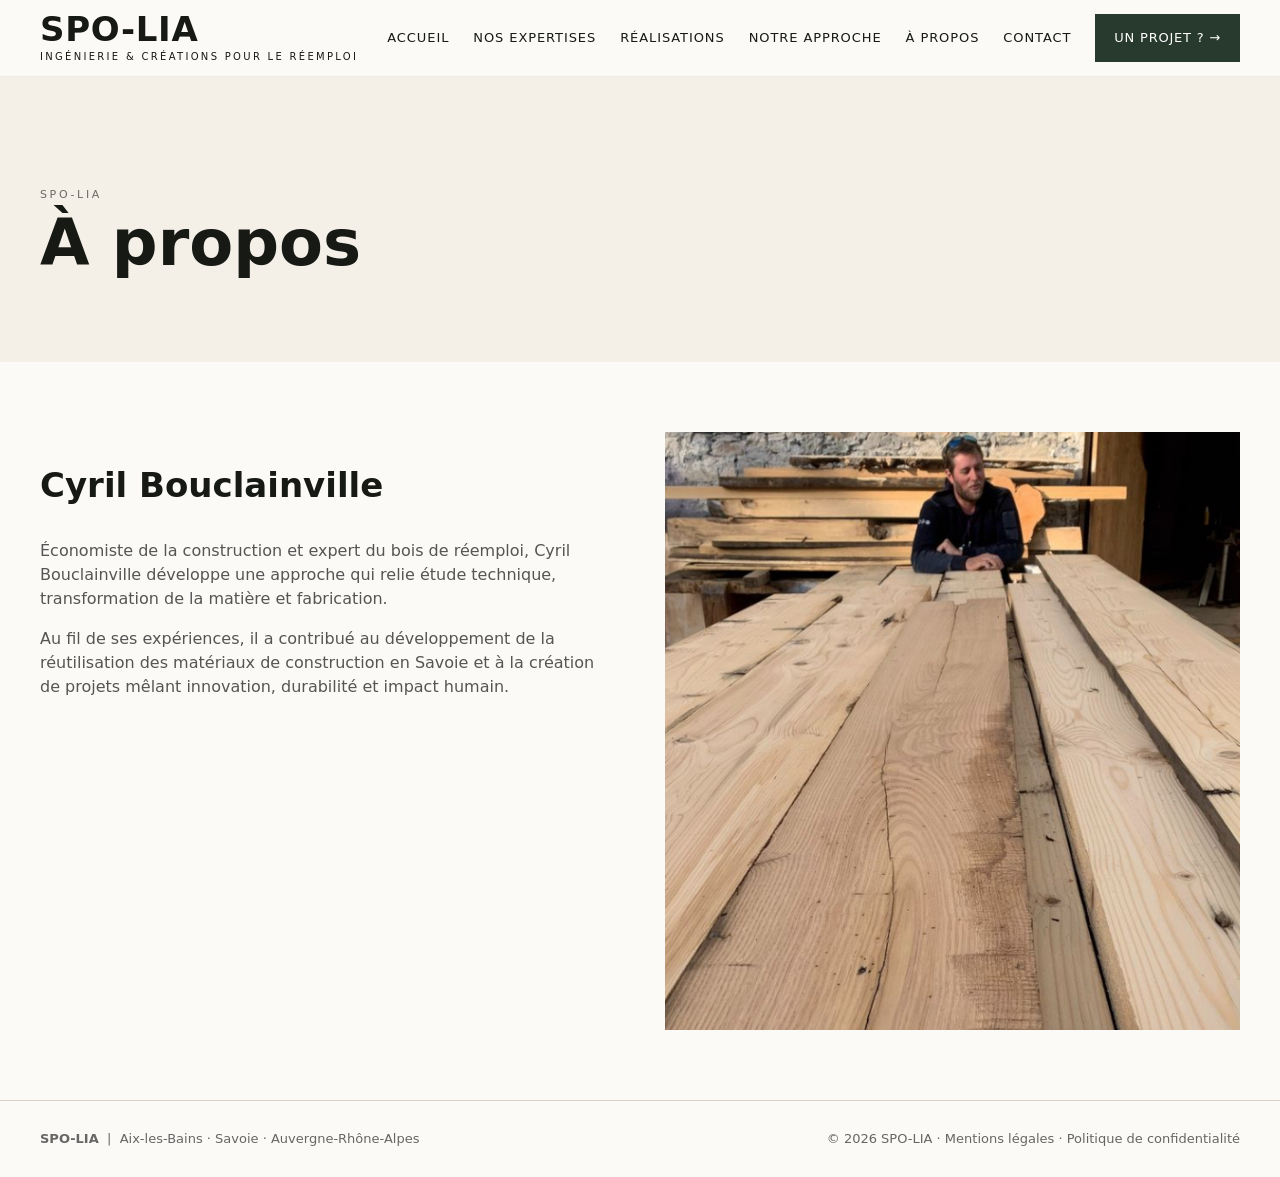
==== a-propos.html @ f4e73f8f "Add files via upload" ====
<!doctype html><html lang="fr"><head><meta charset="utf-8"><meta name="viewport" content="width=device-width,initial-scale=1"><title>À propos — SPO-LIA</title><link rel="stylesheet" href="style.css"></head><body><header class="header"><div class="container nav"><a class="brand" href="index.html"><strong>SPO-LIA</strong><span>INGÉNIERIE & CRÉATIONS POUR LE RÉEMPLOI</span></a><nav class="navlinks"><a href="index.html">Accueil</a><a href="expertises.html">Nos expertises</a><a href="realisations.html">Réalisations</a><a href="approche.html">Notre approche</a><a href="a-propos.html">À propos</a><a href="contact.html">Contact</a><a class="btn dark" href="contact.html">Un projet ? →</a></nav></div></header><section class="page-hero"><div class="container"><div class="eyebrow">SPO-LIA</div><h1>À propos</h1></div></section><section class="content"><div class="container"><div class="content-grid"><div><h2>Cyril Bouclainville</h2><p>Économiste de la construction et expert du bois de réemploi, Cyril Bouclainville développe une approche qui relie étude technique, transformation de la matière et fabrication.</p><p>Au fil de ses expériences, il a contribué au développement de la réutilisation des matériaux de construction en Savoie et à la création de projets mêlant innovation, durabilité et impact humain.</p></div><div><img src="assets/cyril-bois-reemploi.jpg" alt="Cyril Bouclainville dans un atelier bois"></div></div></div></section><footer class="footer"><div class="container footer-row"><div><strong>SPO-LIA</strong> &nbsp;|&nbsp; Aix-les-Bains · Savoie · Auvergne-Rhône-Alpes</div><div>© 2026 SPO-LIA · Mentions légales · Politique de confidentialité</div></div></footer></body></html>
---- style.css ----
:root{--bg:#f4f0e7;--paper:#fbfaf6;--ink:#171915;--green:#283a2e;--sand:#b38b58;--line:#d9d1c3;--muted:#686a63;--max:1200px}*{box-sizing:border-box}html{scroll-behavior:smooth}body{margin:0;font-family:Inter,ui-sans-serif,system-ui,-apple-system,BlinkMacSystemFont,"Segoe UI",sans-serif;background:var(--paper);color:var(--ink);line-height:1.5}a{color:inherit;text-decoration:none}img{max-width:100%;display:block}.container{width:min(var(--max),calc(100% - 40px));margin:auto}.header{position:sticky;top:0;z-index:20;background:rgba(251,250,246,.94);backdrop-filter:blur(12px);border-bottom:1px solid rgba(0,0,0,.06)}.nav{display:flex;align-items:center;justify-content:space-between;gap:24px;padding:14px 0}.brand{display:flex;flex-direction:column;line-height:.92}.brand strong{font-size:34px;letter-spacing:.02em}.brand span{font-size:10px;letter-spacing:.23em;margin-top:7px}.navlinks{display:flex;gap:24px;font-size:13px;text-transform:uppercase;letter-spacing:.07em;align-items:center}.btn{display:inline-flex;align-items:center;gap:9px;padding:13px 18px;border:1px solid var(--ink);font-size:13px;text-transform:uppercase;letter-spacing:.06em}.btn.primary{background:var(--sand);border-color:var(--sand);color:white}.btn.dark{background:var(--green);border-color:var(--green);color:white}.hero{background:linear-gradient(90deg,rgba(15,20,15,.92) 0%,rgba(15,20,15,.68) 44%,rgba(15,20,15,.18) 100%),url('https://images.unsplash.com/photo-1782829243963-3a2dee566511?auto=format&fit=crop&fm=jpg&ixid=M3wxMjA3fDB8MHxwaG90by1wYWdlfHx8fGVufDB8fHx8fA%3D%3D&ixlib=rb-4.1.0&q=60&w=3000') center/cover no-repeat;min-height:610px;color:white;display:flex;align-items:center}.hero-inner{padding:82px 0;width:min(720px,100%)}.kicker{font-size:12px;letter-spacing:.26em;text-transform:uppercase;margin-bottom:18px}.hero h1{font-size:clamp(46px,6vw,84px);line-height:.92;margin:0 0 20px;letter-spacing:-.035em}.hero h1 .accent{color:#c9a475}.hero p.lead{font-size:21px;max-width:700px;margin:0 0 12px}.hero .servicesline{font-size:15px;opacity:.9}.cta-row{display:flex;gap:12px;flex-wrap:wrap;margin-top:28px}.process{padding:54px 0;background:var(--bg);border-top:1px solid var(--line);border-bottom:1px solid var(--line)}.section-head{text-align:center;margin-bottom:28px}.section-head .eyebrow,.eyebrow{font-size:11px;text-transform:uppercase;letter-spacing:.24em;color:var(--muted)}.section-head h2,.section-title{font-size:40px;line-height:1.04;margin:8px 0 0}.steps{display:grid;grid-template-columns:repeat(6,1fr);gap:18px}.step{text-align:center;padding:10px}.step .icon{width:46px;height:46px;border:1.5px solid var(--ink);border-radius:50%;display:grid;place-items:center;margin:0 auto 11px;font-size:21px}.step strong{display:block;text-transform:uppercase;font-size:13px}.step span{font-size:13px;color:var(--muted)}.split{display:grid;grid-template-columns:1fr 1fr;min-height:540px}.split .image{background:url('assets/cyril-bois-reemploi.jpg') center/cover no-repeat}.split .copy{padding:70px clamp(32px,6vw,85px);display:flex;flex-direction:column;justify-content:center;background:#f7f4ed}.copy h2{font-size:52px;line-height:.98;margin:8px 0 24px}.copy h2 .accent{color:var(--sand)}.copy p{font-size:17px;color:#4d504a;max-width:630px}.quote{margin-top:24px;font-family:Georgia,serif;font-style:italic;font-size:22px;color:var(--green)}.expertise{padding:74px 0}.expertise-grid{display:grid;grid-template-columns:repeat(4,1fr);gap:14px;margin-top:28px}.card{min-height:245px;color:white;padding:24px;display:flex;flex-direction:column;justify-content:flex-end}.card:nth-child(1){background:linear-gradient(135deg,#3e4940,#1f2d25)}.card:nth-child(2){background:linear-gradient(135deg,#6f765f,#314537)}.card:nth-child(3){background:linear-gradient(135deg,#7d725e,#314033)}.card:nth-child(4){background:linear-gradient(135deg,#8d7a5d,#3d3329)}.card:nth-child(5){background:linear-gradient(135deg,#6f5e45,#352f27)}.card:nth-child(6){background:linear-gradient(135deg,#9a815f,#4b3c2b)}.card:nth-child(7){background:linear-gradient(135deg,#536358,#22352b)}.card .num{font-size:12px;opacity:.75;margin-bottom:auto}.card h3{font-size:21px;line-height:1.05;margin:0 0 9px}.card p{font-size:13px;margin:0;opacity:.87}.values{background:var(--green);color:white;padding:76px 0}.values-grid{display:grid;grid-template-columns:1.1fr .9fr;gap:70px;align-items:center}.values h2{font-size:48px;line-height:1;margin:8px 0 20px}.value-list{display:grid;grid-template-columns:repeat(3,1fr);gap:18px;margin-top:30px}.value{border-top:1px solid rgba(255,255,255,.35);padding-top:14px}.value strong{display:block;font-size:14px;text-transform:uppercase;margin-bottom:6px}.value span{font-size:13px;opacity:.8}.regions{padding:72px 0;background:linear-gradient(180deg,#eaf0eb,#dce7df)}.regions-grid{display:grid;grid-template-columns:1fr 1fr;gap:36px;align-items:center}.mountain{height:340px;background:linear-gradient(180deg,rgba(255,255,255,.06),rgba(24,48,37,.38)),linear-gradient(135deg,#8cb1bc,#487067 55%,#213f35);position:relative;overflow:hidden}.mountain:before{content:"";position:absolute;left:-4%;right:-4%;bottom:-22%;height:72%;background:#d4ded8;clip-path:polygon(0 70%,10% 55%,20% 67%,31% 35%,40% 58%,54% 22%,64% 51%,76% 32%,88% 61%,100% 38%,100% 100%,0 100%)}.mountain:after{content:"SAVOIE • HAUTE-SAVOIE • AUVERGNE-RHÔNE-ALPES";position:absolute;right:24px;top:24px;color:white;font-size:11px;letter-spacing:.13em;text-align:right}.footer{padding:28px 0;border-top:1px solid var(--line);font-size:13px;color:#666}.footer-row{display:flex;justify-content:space-between;gap:20px;flex-wrap:wrap}.page-hero{padding:110px 0 70px;background:var(--bg)}.page-hero h1{font-size:64px;line-height:.95;margin:10px 0 18px}.content{padding:70px 0}.content-grid{display:grid;grid-template-columns:1fr 1fr;gap:50px}.content h2{font-size:34px}.content p{color:#555}.contact-box{background:var(--green);color:white;padding:34px;margin-top:30px}.contact-box a{text-decoration:underline}@media(max-width:950px){.navlinks{display:none}.hero{min-height:560px}.steps{grid-template-columns:repeat(3,1fr)}.split,.values-grid,.regions-grid,.content-grid{grid-template-columns:1fr}.split .image{min-height:420px}.expertise-grid{grid-template-columns:repeat(2,1fr)}}@media(max-width:620px){.container{width:min(100% - 24px,var(--max))}.hero h1{font-size:48px}.steps{grid-template-columns:repeat(2,1fr)}.expertise-grid{grid-template-columns:1fr}.copy h2{font-size:40px}.page-hero h1{font-size:48px}}

.card:nth-child(1){background-image:linear-gradient(180deg,rgba(0,0,0,.12),rgba(0,0,0,.72)),url("https://images.pexels.com/photos/15612541/pexels-photo-15612541/free-photo-of-wood-in-a-carpentry.jpeg?auto=compress&dpr=1&h=750&w=1260");background-size:cover;background-position:center}
.card:nth-child(2){background-image:linear-gradient(180deg,rgba(0,0,0,.12),rgba(0,0,0,.72)),url("https://images.unsplash.com/photo-1782829243963-3a2dee566511?auto=format&fit=crop&fm=jpg&ixid=M3wxMjA3fDB8MHxwaG90by1wYWdlfHx8fGVufDB8fHx8fA%3D%3D&ixlib=rb-4.1.0&q=60&w=3000");background-size:cover;background-position:center}
.card:nth-child(3){background-image:linear-gradient(180deg,rgba(0,0,0,.16),rgba(0,0,0,.72)),url('assets/la-cagette-scenographie.jpg');background-size:cover;background-position:center}
.card:nth-child(4){background-image:linear-gradient(180deg,rgba(0,0,0,.15),rgba(0,0,0,.72)),url("https://images.pexels.com/photos/8447804/pexels-photo-8447804.jpeg?auto=compress&dpr=1&h=750&w=1260");background-size:cover;background-position:center}
.card:nth-child(5){background-image:linear-gradient(180deg,rgba(0,0,0,.12),rgba(0,0,0,.72)),url("https://images.pexels.com/photos/8447804/pexels-photo-8447804.jpeg?auto=compress&dpr=1&h=750&w=1260");background-size:cover;background-position:center}
.card:nth-child(6){background-image:linear-gradient(180deg,rgba(0,0,0,.12),rgba(0,0,0,.72)),url("https://images.unsplash.com/photo-1782829243963-3a2dee566511?auto=format&fit=crop&fm=jpg&ixid=M3wxMjA3fDB8MHxwaG90by1wYWdlfHx8fGVufDB8fHx8fA%3D%3D&ixlib=rb-4.1.0&q=60&w=3000");background-size:cover;background-position:center 60%}
.card:nth-child(7){background-image:linear-gradient(180deg,rgba(0,0,0,.12),rgba(0,0,0,.72)),url('assets/la-cagette-scenographie.jpg');background-size:cover;background-position:center}
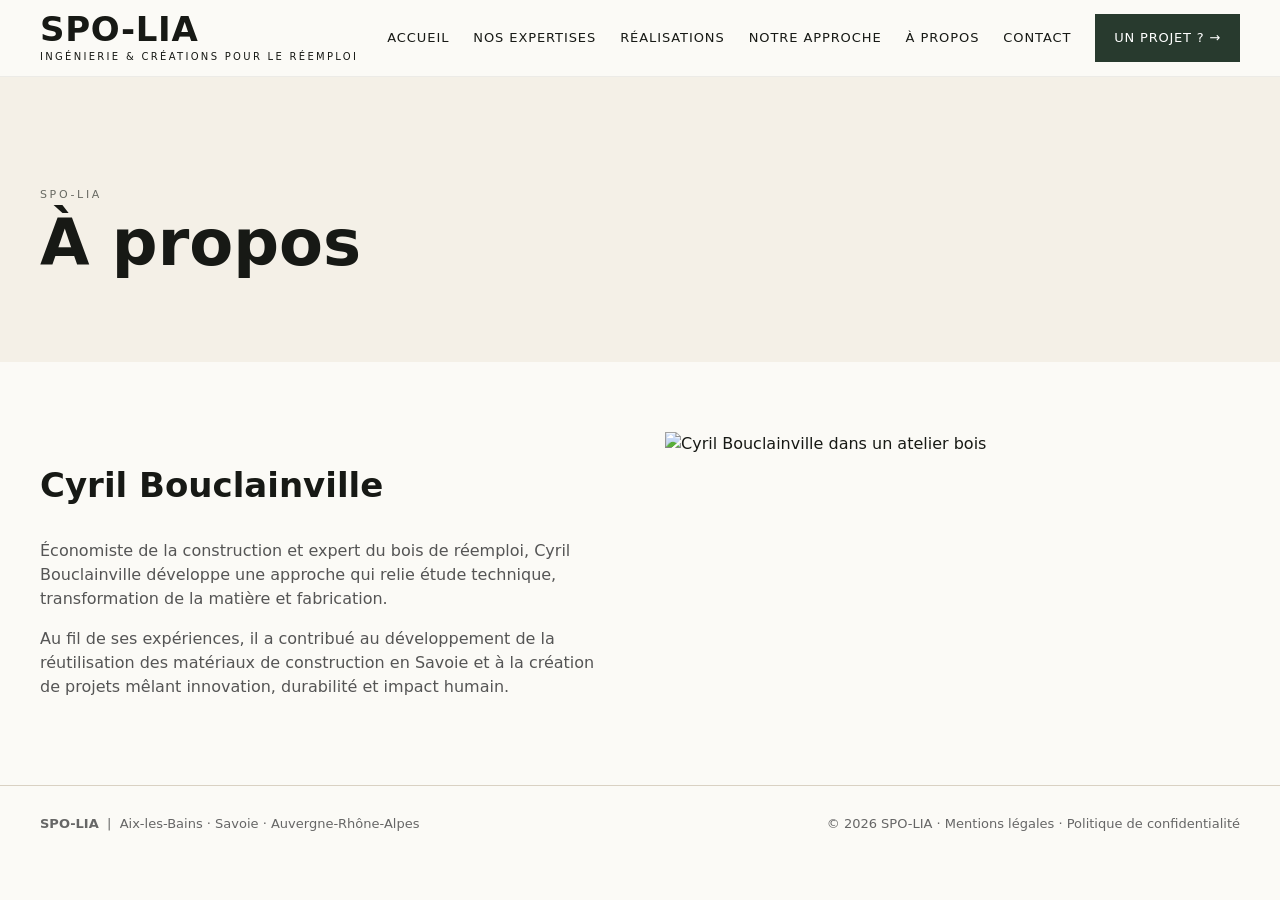
==== commit ed8b4147: "Create a-propos.html" ====
--- a/a-propos.html
+++ b/a-propos.html
@@ -1 +1,81 @@
-<!doctype html><html lang="fr"><head><meta charset="utf-8"><meta name="viewport" content="width=device-width,initial-scale=1"><title>À propos — SPO-LIA</title><link rel="stylesheet" href="style.css"></head><body><header class="header"><div class="container nav"><a class="brand" href="index.html"><strong>SPO-LIA</strong><span>INGÉNIERIE & CRÉATIONS POUR LE RÉEMPLOI</span></a><nav class="navlinks"><a href="index.html">Accueil</a><a href="expertises.html">Nos expertises</a><a href="realisations.html">Réalisations</a><a href="approche.html">Notre approche</a><a href="a-propos.html">À propos</a><a href="contact.html">Contact</a><a class="btn dark" href="contact.html">Un projet ? →</a></nav></div></header><section class="page-hero"><div class="container"><div class="eyebrow">SPO-LIA</div><h1>À propos</h1></div></section><section class="content"><div class="container"><div class="content-grid"><div><h2>Cyril Bouclainville</h2><p>Économiste de la construction et expert du bois de réemploi, Cyril Bouclainville développe une approche qui relie étude technique, transformation de la matière et fabrication.</p><p>Au fil de ses expériences, il a contribué au développement de la réutilisation des matériaux de construction en Savoie et à la création de projets mêlant innovation, durabilité et impact humain.</p></div><div><img src="assets/cyril-bois-reemploi.jpg" alt="Cyril Bouclainville dans un atelier bois"></div></div></div></section><footer class="footer"><div class="container footer-row"><div><strong>SPO-LIA</strong> &nbsp;|&nbsp; Aix-les-Bains · Savoie · Auvergne-Rhône-Alpes</div><div>© 2026 SPO-LIA · Mentions légales · Politique de confidentialité</div></div></footer></body></html>+<!doctype html>
+<html lang="fr">
+<head>
+<meta charset="utf-8">
+<meta name="viewport" content="width=device-width,initial-scale=1">
+<title>À propos — SPO-LIA</title>
+<link rel="stylesheet" href="style.css">
+</head>
+
+<body>
+
+<header class="header">
+<div class="container nav">
+<a class="brand" href="index.html">
+<strong>SPO-LIA</strong>
+<span>INGÉNIERIE & CRÉATIONS POUR LE RÉEMPLOI</span>
+</a>
+
+<nav class="navlinks">
+<a href="index.html">Accueil</a>
+<a href="expertises.html">Nos expertises</a>
+<a href="realisations.html">Réalisations</a>
+<a href="approche.html">Notre approche</a>
+<a href="a-propos.html">À propos</a>
+<a href="contact.html">Contact</a>
+<a class="btn dark" href="contact.html">Un projet ? →</a>
+</nav>
+</div>
+</header>
+
+<section class="page-hero">
+<div class="container">
+<div class="eyebrow">SPO-LIA</div>
+<h1>À propos</h1>
+</div>
+</section>
+
+<section class="content">
+<div class="container">
+<div class="content-grid">
+
+<div>
+<h2>Cyril Bouclainville</h2>
+
+<p>
+Économiste de la construction et expert du bois de réemploi,
+Cyril Bouclainville développe une approche qui relie étude technique,
+transformation de la matière et fabrication.
+</p>
+
+<p>
+Au fil de ses expériences, il a contribué au développement de la
+réutilisation des matériaux de construction en Savoie et à la création
+de projets mêlant innovation, durabilité et impact humain.
+</p>
+</div>
+
+<div>
+<img src="assets/cyril-bois-reemploi.jpg"
+alt="Cyril Bouclainville dans un atelier bois">
+</div>
+
+</div>
+</div>
+</section>
+
+<footer class="footer">
+<div class="container footer-row">
+<div>
+<strong>SPO-LIA</strong> &nbsp;|&nbsp;
+Aix-les-Bains · Savoie · Auvergne-Rhône-Alpes
+</div>
+
+<div>
+© 2026 SPO-LIA · Mentions légales · Politique de confidentialité
+</div>
+</div>
+</footer>
+
+</body>
+</html>
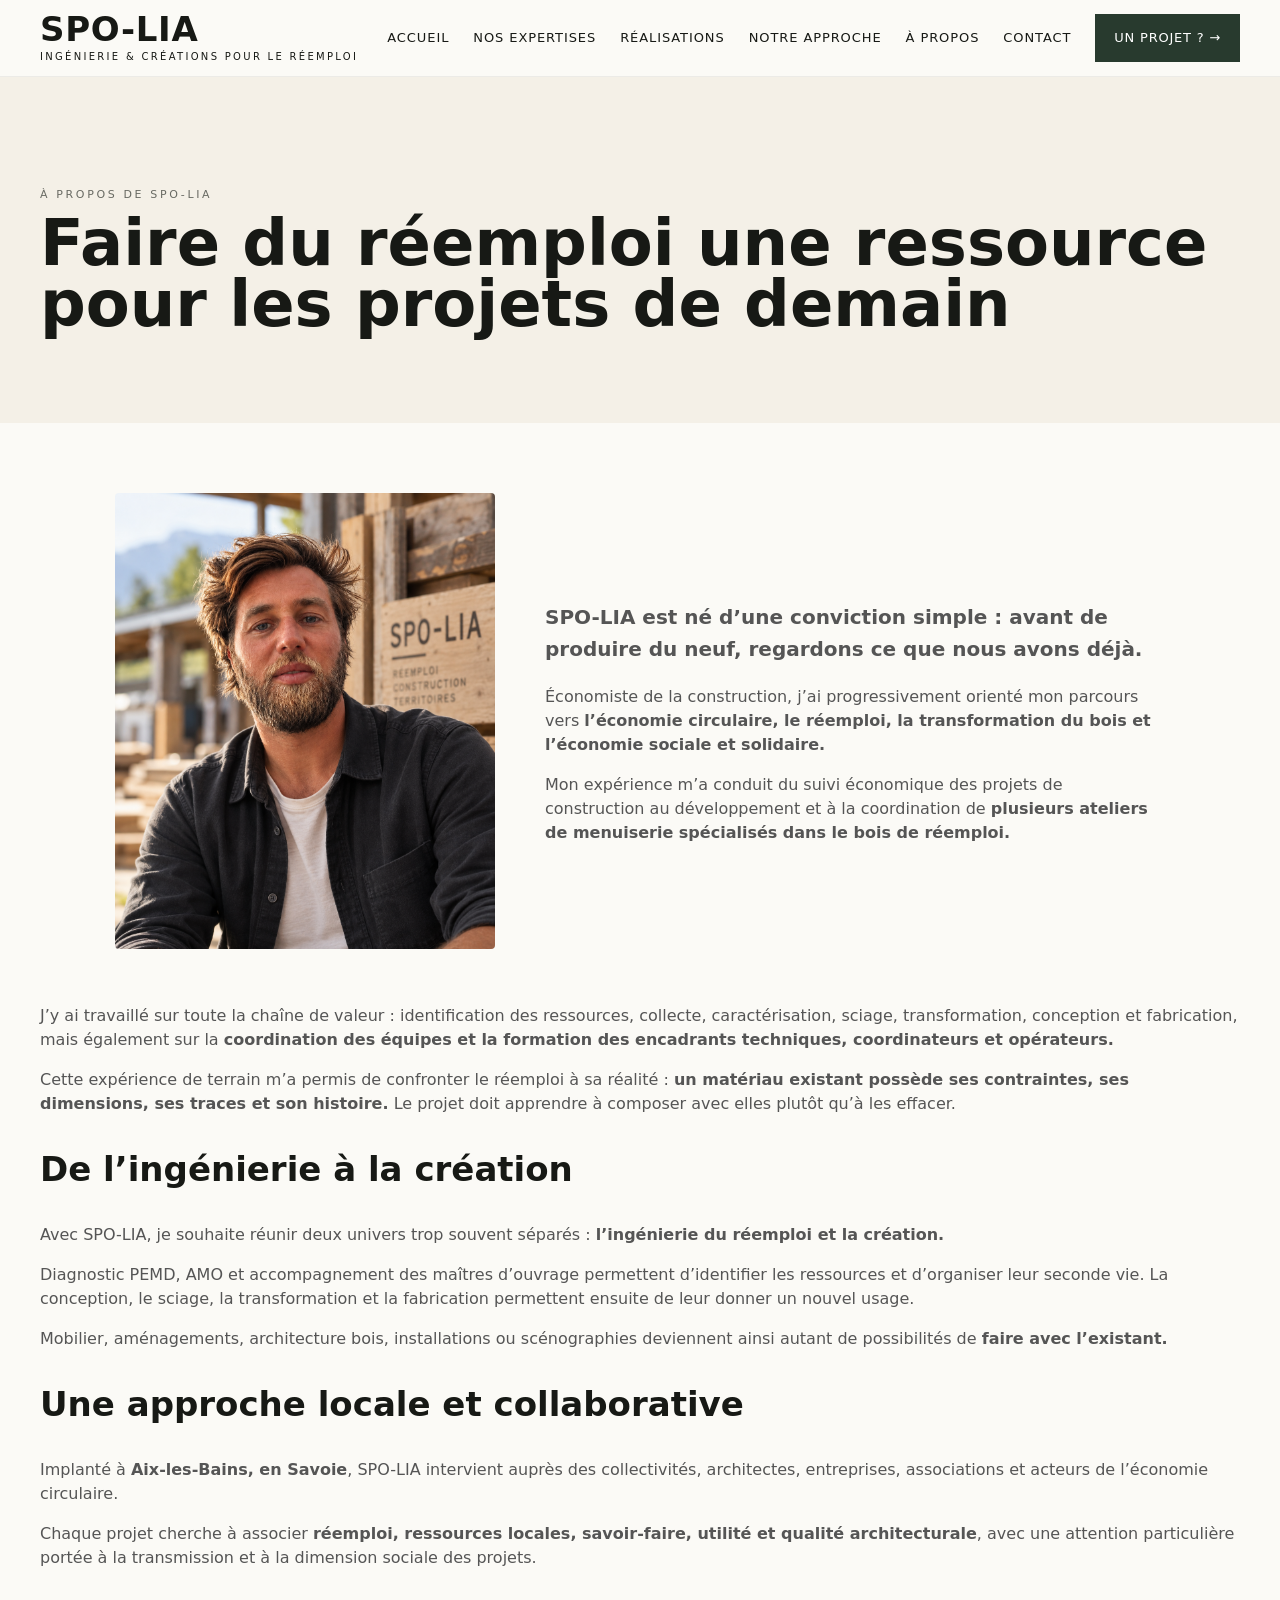
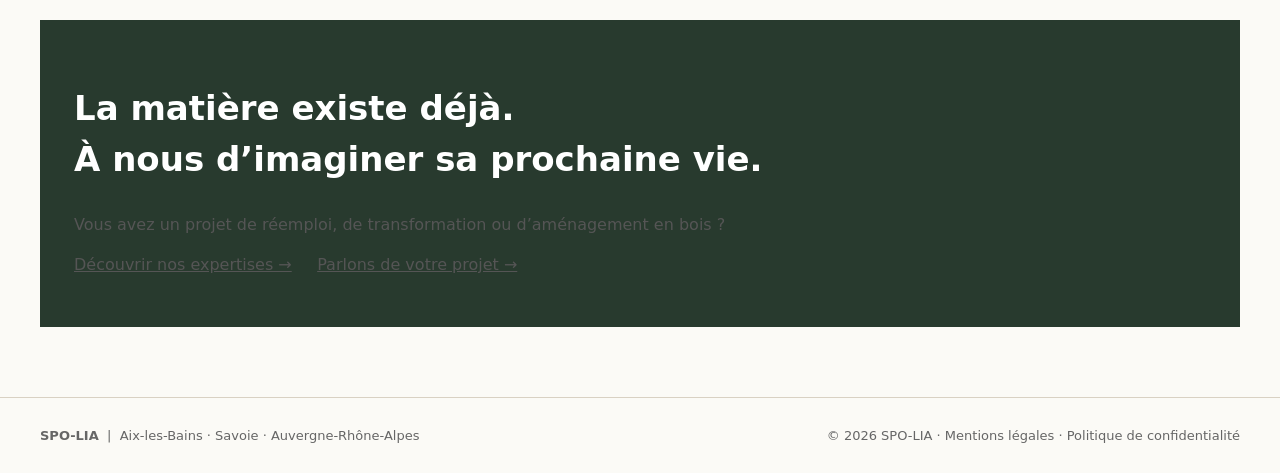
==== commit ac6f8510: "Update a-propos.html" ====
--- a/a-propos.html
+++ b/a-propos.html
@@ -1,80 +1,201 @@
 <!doctype html>
 <html lang="fr">
+
 <head>
-<meta charset="utf-8">
-<meta name="viewport" content="width=device-width,initial-scale=1">
-<title>À propos — SPO-LIA</title>
-<link rel="stylesheet" href="style.css">
+  <meta charset="utf-8">
+  <meta name="viewport" content="width=device-width, initial-scale=1">
+
+  <title>À propos — SPO-LIA | Réemploi & construction</title>
+
+  <meta name="description" content="Découvrez SPO-LIA, une approche du réemploi mêlant économie de la construction, économie circulaire, bois de réemploi et économie sociale et solidaire.">
+
+  <link rel="canonical" href="https://spo-lia.fr/a-propos.html">
+  <link rel="stylesheet" href="style.css">
 </head>
 
 <body>
 
 <header class="header">
-<div class="container nav">
-<a class="brand" href="index.html">
-<strong>SPO-LIA</strong>
-<span>INGÉNIERIE & CRÉATIONS POUR LE RÉEMPLOI</span>
-</a>
-
-<nav class="navlinks">
-<a href="index.html">Accueil</a>
-<a href="expertises.html">Nos expertises</a>
-<a href="realisations.html">Réalisations</a>
-<a href="approche.html">Notre approche</a>
-<a href="a-propos.html">À propos</a>
-<a href="contact.html">Contact</a>
-<a class="btn dark" href="contact.html">Un projet ? →</a>
-</nav>
-</div>
+  <div class="container nav">
+
+    <a class="brand" href="index.html">
+      <strong>SPO-LIA</strong>
+      <span>INGÉNIERIE & CRÉATIONS POUR LE RÉEMPLOI</span>
+    </a>
+
+    <nav class="navlinks">
+      <a href="index.html">Accueil</a>
+      <a href="expertises.html">Nos expertises</a>
+      <a href="realisations.html">Réalisations</a>
+      <a href="approche.html">Notre approche</a>
+      <a href="a-propos.html">À propos</a>
+      <a href="contact.html">Contact</a>
+      <a class="btn dark" href="contact.html">Un projet ? →</a>
+    </nav>
+
+  </div>
 </header>
 
+
 <section class="page-hero">
-<div class="container">
-<div class="eyebrow">SPO-LIA</div>
-<h1>À propos</h1>
-</div>
+  <div class="container">
+
+    <div class="eyebrow">À propos de SPO-LIA</div>
+
+    <h1>Faire du réemploi une ressource<br>
+    pour les projets de demain</h1>
+
+  </div>
 </section>
 
+
 <section class="content">
-<div class="container">
-<div class="content-grid">
-
-<div>
-<h2>Cyril Bouclainville</h2>
-
-<p>
-Économiste de la construction et expert du bois de réemploi,
-Cyril Bouclainville développe une approche qui relie étude technique,
-transformation de la matière et fabrication.
-</p>
-
-<p>
-Au fil de ses expériences, il a contribué au développement de la
-réutilisation des matériaux de construction en Savoie et à la création
-de projets mêlant innovation, durabilité et impact humain.
-</p>
-</div>
-
-<div>
-<img src="assets/cyril-bois-reemploi.jpg"
-alt="Cyril Bouclainville dans un atelier bois">
-</div>
-
-</div>
-</div>
+
+  <div class="container">
+
+    <!-- PHOTO -->
+
+    <div style="
+      max-width:1050px;
+      margin:0 auto 55px auto;
+      display:grid;
+      grid-template-columns:minmax(260px,380px) 1fr;
+      gap:50px;
+      align-items:center;
+    ">
+
+      <div>
+        <img
+          src="assets/Photo4.png"
+          alt="SPO-LIA — économie circulaire et bois de réemploi"
+          style="
+            width:100%;
+            display:block;
+            border-radius:4px;
+            object-fit:cover;
+          ">
+      </div>
+
+
+      <div>
+
+        <p style="font-size:1.25rem; line-height:1.6;">
+          <strong>
+          SPO-LIA est né d’une conviction simple :
+          avant de produire du neuf, regardons ce que nous avons déjà.
+          </strong>
+        </p>
+
+        <p>
+          Économiste de la construction, j’ai progressivement orienté mon parcours vers
+          <strong>l’économie circulaire, le réemploi, la transformation du bois
+          et l’économie sociale et solidaire.</strong>
+        </p>
+
+        <p>
+          Mon expérience m’a conduit du suivi économique des projets de construction
+          au développement et à la coordination de
+          <strong>plusieurs ateliers de menuiserie spécialisés dans le bois de réemploi.</strong>
+        </p>
+
+      </div>
+
+    </div>
+
+
+    <p>
+      J’y ai travaillé sur toute la chaîne de valeur :
+      identification des ressources, collecte, caractérisation, sciage,
+      transformation, conception et fabrication, mais également sur la
+      <strong>coordination des équipes et la formation des encadrants techniques,
+      coordinateurs et opérateurs.</strong>
+    </p>
+
+    <p>
+      Cette expérience de terrain m’a permis de confronter le réemploi à sa réalité :
+      <strong>un matériau existant possède ses contraintes, ses dimensions,
+      ses traces et son histoire.</strong>
+      Le projet doit apprendre à composer avec elles plutôt qu’à les effacer.
+    </p>
+
+
+    <h2>De l’ingénierie à la création</h2>
+
+    <p>
+      Avec SPO-LIA, je souhaite réunir deux univers trop souvent séparés :
+      <strong>l’ingénierie du réemploi et la création.</strong>
+    </p>
+
+    <p>
+      Diagnostic PEMD, AMO et accompagnement des maîtres d’ouvrage permettent
+      d’identifier les ressources et d’organiser leur seconde vie.
+      La conception, le sciage, la transformation et la fabrication permettent
+      ensuite de leur donner un nouvel usage.
+    </p>
+
+    <p>
+      Mobilier, aménagements, architecture bois, installations ou scénographies
+      deviennent ainsi autant de possibilités de
+      <strong>faire avec l’existant.</strong>
+    </p>
+
+
+    <h2>Une approche locale et collaborative</h2>
+
+    <p>
+      Implanté à <strong>Aix-les-Bains, en Savoie</strong>, SPO-LIA intervient
+      auprès des collectivités, architectes, entreprises, associations
+      et acteurs de l’économie circulaire.
+    </p>
+
+    <p>
+      Chaque projet cherche à associer
+      <strong>réemploi, ressources locales, savoir-faire, utilité
+      et qualité architecturale</strong>,
+      avec une attention particulière portée à la transmission
+      et à la dimension sociale des projets.
+    </p>
+
+
+    <div class="contact-box" style="margin-top:50px;">
+
+      <h2>La matière existe déjà.<br>
+      À nous d’imaginer sa prochaine vie.</h2>
+
+      <p>
+        Vous avez un projet de réemploi, de transformation ou
+        d’aménagement en bois ?
+      </p>
+
+      <p>
+        <a href="expertises.html">Découvrir nos expertises →</a>
+        &nbsp;&nbsp;&nbsp;
+        <a href="contact.html">Parlons de votre projet →</a>
+      </p>
+
+    </div>
+
+  </div>
+
 </section>
 
+
 <footer class="footer">
-<div class="container footer-row">
-<div>
-<strong>SPO-LIA</strong> &nbsp;|&nbsp;
-Aix-les-Bains · Savoie · Auvergne-Rhône-Alpes
-</div>
-
-<div>
-© 2026 SPO-LIA · Mentions légales · Politique de confidentialité
-</div>
-</div>
+
+  <div class="container footer-row">
+
+    <div>
+      <strong>SPO-LIA</strong>
+      &nbsp;|&nbsp;
+      Aix-les-Bains · Savoie · Auvergne-Rhône-Alpes
+    </div>
+
+    <div>
+      © 2026 SPO-LIA · Mentions légales · Politique de confidentialité
+    </div>
+
+  </div>
+
 </footer>
 
 </body>
--- a/style.css
+++ b/style.css
@@ -1,10 +1,13 @@
 
-:root{--bg:#f4f0e7;--paper:#fbfaf6;--ink:#171915;--green:#283a2e;--sand:#b38b58;--line:#d9d1c3;--muted:#686a63;--max:1200px}*{box-sizing:border-box}html{scroll-behavior:smooth}body{margin:0;font-family:Inter,ui-sans-serif,system-ui,-apple-system,BlinkMacSystemFont,"Segoe UI",sans-serif;background:var(--paper);color:var(--ink);line-height:1.5}a{color:inherit;text-decoration:none}img{max-width:100%;display:block}.container{width:min(var(--max),calc(100% - 40px));margin:auto}.header{position:sticky;top:0;z-index:20;background:rgba(251,250,246,.94);backdrop-filter:blur(12px);border-bottom:1px solid rgba(0,0,0,.06)}.nav{display:flex;align-items:center;justify-content:space-between;gap:24px;padding:14px 0}.brand{display:flex;flex-direction:column;line-height:.92}.brand strong{font-size:34px;letter-spacing:.02em}.brand span{font-size:10px;letter-spacing:.23em;margin-top:7px}.navlinks{display:flex;gap:24px;font-size:13px;text-transform:uppercase;letter-spacing:.07em;align-items:center}.btn{display:inline-flex;align-items:center;gap:9px;padding:13px 18px;border:1px solid var(--ink);font-size:13px;text-transform:uppercase;letter-spacing:.06em}.btn.primary{background:var(--sand);border-color:var(--sand);color:white}.btn.dark{background:var(--green);border-color:var(--green);color:white}.hero{background:linear-gradient(90deg,rgba(15,20,15,.92) 0%,rgba(15,20,15,.68) 44%,rgba(15,20,15,.18) 100%),url('https://images.unsplash.com/photo-1782829243963-3a2dee566511?auto=format&fit=crop&fm=jpg&ixid=M3wxMjA3fDB8MHxwaG90by1wYWdlfHx8fGVufDB8fHx8fA%3D%3D&ixlib=rb-4.1.0&q=60&w=3000') center/cover no-repeat;min-height:610px;color:white;display:flex;align-items:center}.hero-inner{padding:82px 0;width:min(720px,100%)}.kicker{font-size:12px;letter-spacing:.26em;text-transform:uppercase;margin-bottom:18px}.hero h1{font-size:clamp(46px,6vw,84px);line-height:.92;margin:0 0 20px;letter-spacing:-.035em}.hero h1 .accent{color:#c9a475}.hero p.lead{font-size:21px;max-width:700px;margin:0 0 12px}.hero .servicesline{font-size:15px;opacity:.9}.cta-row{display:flex;gap:12px;flex-wrap:wrap;margin-top:28px}.process{padding:54px 0;background:var(--bg);border-top:1px solid var(--line);border-bottom:1px solid var(--line)}.section-head{text-align:center;margin-bottom:28px}.section-head .eyebrow,.eyebrow{font-size:11px;text-transform:uppercase;letter-spacing:.24em;color:var(--muted)}.section-head h2,.section-title{font-size:40px;line-height:1.04;margin:8px 0 0}.steps{display:grid;grid-template-columns:repeat(6,1fr);gap:18px}.step{text-align:center;padding:10px}.step .icon{width:46px;height:46px;border:1.5px solid var(--ink);border-radius:50%;display:grid;place-items:center;margin:0 auto 11px;font-size:21px}.step strong{display:block;text-transform:uppercase;font-size:13px}.step span{font-size:13px;color:var(--muted)}.split{display:grid;grid-template-columns:1fr 1fr;min-height:540px}.split .image{background:url('assets/cyril-bois-reemploi.jpg') center/cover no-repeat}.split .copy{padding:70px clamp(32px,6vw,85px);display:flex;flex-direction:column;justify-content:center;background:#f7f4ed}.copy h2{font-size:52px;line-height:.98;margin:8px 0 24px}.copy h2 .accent{color:var(--sand)}.copy p{font-size:17px;color:#4d504a;max-width:630px}.quote{margin-top:24px;font-family:Georgia,serif;font-style:italic;font-size:22px;color:var(--green)}.expertise{padding:74px 0}.expertise-grid{display:grid;grid-template-columns:repeat(4,1fr);gap:14px;margin-top:28px}.card{min-height:245px;color:white;padding:24px;display:flex;flex-direction:column;justify-content:flex-end}.card:nth-child(1){background:linear-gradient(135deg,#3e4940,#1f2d25)}.card:nth-child(2){background:linear-gradient(135deg,#6f765f,#314537)}.card:nth-child(3){background:linear-gradient(135deg,#7d725e,#314033)}.card:nth-child(4){background:linear-gradient(135deg,#8d7a5d,#3d3329)}.card:nth-child(5){background:linear-gradient(135deg,#6f5e45,#352f27)}.card:nth-child(6){background:linear-gradient(135deg,#9a815f,#4b3c2b)}.card:nth-child(7){background:linear-gradient(135deg,#536358,#22352b)}.card .num{font-size:12px;opacity:.75;margin-bottom:auto}.card h3{font-size:21px;line-height:1.05;margin:0 0 9px}.card p{font-size:13px;margin:0;opacity:.87}.values{background:var(--green);color:white;padding:76px 0}.values-grid{display:grid;grid-template-columns:1.1fr .9fr;gap:70px;align-items:center}.values h2{font-size:48px;line-height:1;margin:8px 0 20px}.value-list{display:grid;grid-template-columns:repeat(3,1fr);gap:18px;margin-top:30px}.value{border-top:1px solid rgba(255,255,255,.35);padding-top:14px}.value strong{display:block;font-size:14px;text-transform:uppercase;margin-bottom:6px}.value span{font-size:13px;opacity:.8}.regions{padding:72px 0;background:linear-gradient(180deg,#eaf0eb,#dce7df)}.regions-grid{display:grid;grid-template-columns:1fr 1fr;gap:36px;align-items:center}.mountain{height:340px;background:linear-gradient(180deg,rgba(255,255,255,.06),rgba(24,48,37,.38)),linear-gradient(135deg,#8cb1bc,#487067 55%,#213f35);position:relative;overflow:hidden}.mountain:before{content:"";position:absolute;left:-4%;right:-4%;bottom:-22%;height:72%;background:#d4ded8;clip-path:polygon(0 70%,10% 55%,20% 67%,31% 35%,40% 58%,54% 22%,64% 51%,76% 32%,88% 61%,100% 38%,100% 100%,0 100%)}.mountain:after{content:"SAVOIE • HAUTE-SAVOIE • AUVERGNE-RHÔNE-ALPES";position:absolute;right:24px;top:24px;color:white;font-size:11px;letter-spacing:.13em;text-align:right}.footer{padding:28px 0;border-top:1px solid var(--line);font-size:13px;color:#666}.footer-row{display:flex;justify-content:space-between;gap:20px;flex-wrap:wrap}.page-hero{padding:110px 0 70px;background:var(--bg)}.page-hero h1{font-size:64px;line-height:.95;margin:10px 0 18px}.content{padding:70px 0}.content-grid{display:grid;grid-template-columns:1fr 1fr;gap:50px}.content h2{font-size:34px}.content p{color:#555}.contact-box{background:var(--green);color:white;padding:34px;margin-top:30px}.contact-box a{text-decoration:underline}@media(max-width:950px){.navlinks{display:none}.hero{min-height:560px}.steps{grid-template-columns:repeat(3,1fr)}.split,.values-grid,.regions-grid,.content-grid{grid-template-columns:1fr}.split .image{min-height:420px}.expertise-grid{grid-template-columns:repeat(2,1fr)}}@media(max-width:620px){.container{width:min(100% - 24px,var(--max))}.hero h1{font-size:48px}.steps{grid-template-columns:repeat(2,1fr)}.expertise-grid{grid-template-columns:1fr}.copy h2{font-size:40px}.page-hero h1{font-size:48px}}
+:root{--bg:#f4f0e7;--paper:#fbfaf6;--ink:#171915;--green:#283a2e;--sand:#b38b58;--line:#d9d1c3;--muted:#686a63;--max:1200px}*{box-sizing:border-box}html{scroll-behavior:smooth}body{margin:0;font-family:Inter,ui-sans-serif,system-ui,-apple-system,BlinkMacSystemFont,"Segoe UI",sans-serif;background:var(--paper);color:var(--ink);line-height:1.5}a{color:inherit;text-decoration:none}img{max-width:100%;display:block}.container{width:min(var(--max),calc(100% - 40px));margin:auto}.header{position:sticky;top:0;z-index:20;background:rgba(251,250,246,.94);backdrop-filter:blur(12px);border-bottom:1px solid rgba(0,0,0,.06)}.nav{display:flex;align-items:center;justify-content:space-between;gap:24px;padding:14px 0}.brand{display:flex;flex-direction:column;line-height:.92}.brand strong{font-size:34px;letter-spacing:.02em}.brand span{font-size:10px;letter-spacing:.23em;margin-top:7px}.navlinks{display:flex;gap:24px;font-size:13px;text-transform:uppercase;letter-spacing:.07em;align-items:center}.btn{display:inline-flex;align-items:center;gap:9px;padding:13px 18px;border:1px solid var(--ink);font-size:13px;text-transform:uppercase;letter-spacing:.06em}.btn.primary{background:var(--sand);border-color:var(--sand);color:white}.btn.dark{background:var(--green);border-color:var(--green);color:white}.hero{background:linear-gradient(90deg,rgba(15,20,15,.92) 0%,rgba(15,20,15,.68) 44%,rgba(15,20,15,.18) 100%),url('https://images.unsplash.com/photo-1782829243963-3a2dee566511?auto=format&fit=crop&fm=jpg&ixid=M3wxMjA3fDB8MHxwaG90by1wYWdlfHx8fGVufDB8fHx8fA%3D%3D&ixlib=rb-4.1.0&q=60&w=3000') center/cover no-repeat;min-height:610px;color:white;display:flex;align-items:center}.hero-inner{padding:82px 0;width:min(720px,100%)}.kicker{font-size:12px;letter-spacing:.26em;text-transform:uppercase;margin-bottom:18px}.hero h1{font-size:clamp(46px,6vw,84px);line-height:.92;margin:0 0 20px;letter-spacing:-.035em}.hero h1 .accent{color:#c9a475}.hero p.lead{font-size:21px;max-width:700px;margin:0 0 12px}.hero .servicesline{font-size:15px;opacity:.9}.cta-row{display:flex;gap:12px;flex-wrap:wrap;margin-top:28px}.process{padding:54px 0;background:var(--bg);border-top:1px solid var(--line);border-bottom:1px solid var(--line)}.section-head{text-align:center;margin-bottom:28px}.section-head .eyebrow,.eyebrow{font-size:11px;text-transform:uppercase;letter-spacing:.24em;color:var(--muted)}.section-head h2,.section-title{font-size:40px;line-height:1.04;margin:8px 0 0}.steps{display:grid;grid-template-columns:repeat(6,1fr);gap:18px}.step{text-align:center;padding:10px}.step .icon{width:46px;height:46px;border:1.5px solid var(--ink);border-radius:50%;display:grid;place-items:center;margin:0 auto 11px;font-size:21px}.step strong{display:block;text-transform:uppercase;font-size:13px}.step span{font-size:13px;color:var(--muted)}.split{display:grid;grid-template-columns:1fr 1fr;min-height:540px}.split .image{background:url('https://images.pexels.com/photos/15612541/pexels-photo-15612541/free-photo-of-wood-in-a-carpentry.jpeg?auto=compress&dpr=1&h=900&w=1600') center/cover no-repeat}.split .copy{padding:70px clamp(32px,6vw,85px);display:flex;flex-direction:column;justify-content:center;background:#f7f4ed}.copy h2{font-size:52px;line-height:.98;margin:8px 0 24px}.copy h2 .accent{color:var(--sand)}.copy p{font-size:17px;color:#4d504a;max-width:630px}.quote{margin-top:24px;font-family:Georgia,serif;font-style:italic;font-size:22px;color:var(--green)}.expertise{padding:74px 0}.expertise-grid{display:grid;grid-template-columns:repeat(4,1fr);gap:14px;margin-top:28px}.card{min-height:245px;color:white;padding:24px;display:flex;flex-direction:column;justify-content:flex-end}.card:nth-child(1){background:linear-gradient(135deg,#3e4940,#1f2d25)}.card:nth-child(2){background:linear-gradient(135deg,#6f765f,#314537)}.card:nth-child(3){background:linear-gradient(135deg,#7d725e,#314033)}.card:nth-child(4){background:linear-gradient(135deg,#8d7a5d,#3d3329)}.card:nth-child(5){background:linear-gradient(135deg,#6f5e45,#352f27)}.card:nth-child(6){background:linear-gradient(135deg,#9a815f,#4b3c2b)}.card:nth-child(7){background:linear-gradient(135deg,#536358,#22352b)}.card .num{font-size:12px;opacity:.75;margin-bottom:auto}.card h3{font-size:21px;line-height:1.05;margin:0 0 9px}.card p{font-size:13px;margin:0;opacity:.87}.values{background:var(--green);color:white;padding:76px 0}.values-grid{display:grid;grid-template-columns:1.1fr .9fr;gap:70px;align-items:center}.values h2{font-size:48px;line-height:1;margin:8px 0 20px}.value-list{display:grid;grid-template-columns:repeat(3,1fr);gap:18px;margin-top:30px}.value{border-top:1px solid rgba(255,255,255,.35);padding-top:14px}.value strong{display:block;font-size:14px;text-transform:uppercase;margin-bottom:6px}.value span{font-size:13px;opacity:.8}.regions{padding:72px 0;background:linear-gradient(180deg,#eaf0eb,#dce7df)}.regions-grid{display:grid;grid-template-columns:1fr 1fr;gap:36px;align-items:center}.mountain{height:340px;background:linear-gradient(180deg,rgba(255,255,255,.06),rgba(24,48,37,.38)),linear-gradient(135deg,#8cb1bc,#487067 55%,#213f35);position:relative;overflow:hidden}.mountain:before{content:"";position:absolute;left:-4%;right:-4%;bottom:-22%;height:72%;background:#d4ded8;clip-path:polygon(0 70%,10% 55%,20% 67%,31% 35%,40% 58%,54% 22%,64% 51%,76% 32%,88% 61%,100% 38%,100% 100%,0 100%)}.mountain:after{content:"SAVOIE • HAUTE-SAVOIE • AUVERGNE-RHÔNE-ALPES";position:absolute;right:24px;top:24px;color:white;font-size:11px;letter-spacing:.13em;text-align:right}.footer{padding:28px 0;border-top:1px solid var(--line);font-size:13px;color:#666}.footer-row{display:flex;justify-content:space-between;gap:20px;flex-wrap:wrap}.page-hero{padding:110px 0 70px;background:var(--bg)}.page-hero h1{font-size:64px;line-height:.95;margin:10px 0 18px}.content{padding:70px 0}.content-grid{display:grid;grid-template-columns:1fr 1fr;gap:50px}.content h2{font-size:34px}.content p{color:#555}.contact-box{background:var(--green);color:white;padding:34px;margin-top:30px}.contact-box a{text-decoration:underline}@media(max-width:950px){.navlinks{display:none}.hero{min-height:560px}.steps{grid-template-columns:repeat(3,1fr)}.split,.values-grid,.regions-grid,.content-grid{grid-template-columns:1fr}.split .image{min-height:420px}.expertise-grid{grid-template-columns:repeat(2,1fr)}}@media(max-width:620px){.container{width:min(100% - 24px,var(--max))}.hero h1{font-size:48px}.steps{grid-template-columns:repeat(2,1fr)}.expertise-grid{grid-template-columns:1fr}.copy h2{font-size:40px}.page-hero h1{font-size:48px}}
 
 .card:nth-child(1){background-image:linear-gradient(180deg,rgba(0,0,0,.12),rgba(0,0,0,.72)),url("https://images.pexels.com/photos/15612541/pexels-photo-15612541/free-photo-of-wood-in-a-carpentry.jpeg?auto=compress&dpr=1&h=750&w=1260");background-size:cover;background-position:center}
 .card:nth-child(2){background-image:linear-gradient(180deg,rgba(0,0,0,.12),rgba(0,0,0,.72)),url("https://images.unsplash.com/photo-1782829243963-3a2dee566511?auto=format&fit=crop&fm=jpg&ixid=M3wxMjA3fDB8MHxwaG90by1wYWdlfHx8fGVufDB8fHx8fA%3D%3D&ixlib=rb-4.1.0&q=60&w=3000");background-size:cover;background-position:center}
-.card:nth-child(3){background-image:linear-gradient(180deg,rgba(0,0,0,.16),rgba(0,0,0,.72)),url('assets/la-cagette-scenographie.jpg');background-size:cover;background-position:center}
+.card:nth-child(3){background-image:linear-gradient(180deg,rgba(0,0,0,.16),rgba(0,0,0,.72)),url('https://images.unsplash.com/photo-1782829243963-3a2dee566511?auto=format&fit=crop&fm=jpg&q=80&w=1800');background-size:cover;background-position:center}
 .card:nth-child(4){background-image:linear-gradient(180deg,rgba(0,0,0,.15),rgba(0,0,0,.72)),url("https://images.pexels.com/photos/8447804/pexels-photo-8447804.jpeg?auto=compress&dpr=1&h=750&w=1260");background-size:cover;background-position:center}
 .card:nth-child(5){background-image:linear-gradient(180deg,rgba(0,0,0,.12),rgba(0,0,0,.72)),url("https://images.pexels.com/photos/8447804/pexels-photo-8447804.jpeg?auto=compress&dpr=1&h=750&w=1260");background-size:cover;background-position:center}
 .card:nth-child(6){background-image:linear-gradient(180deg,rgba(0,0,0,.12),rgba(0,0,0,.72)),url("https://images.unsplash.com/photo-1782829243963-3a2dee566511?auto=format&fit=crop&fm=jpg&ixid=M3wxMjA3fDB8MHxwaG90by1wYWdlfHx8fGVufDB8fHx8fA%3D%3D&ixlib=rb-4.1.0&q=60&w=3000");background-size:cover;background-position:center 60%}
-.card:nth-child(7){background-image:linear-gradient(180deg,rgba(0,0,0,.12),rgba(0,0,0,.72)),url('assets/la-cagette-scenographie.jpg');background-size:cover;background-position:center}
+.card:nth-child(7){background-image:linear-gradient(180deg,rgba(0,0,0,.12),rgba(0,0,0,.72)),url('https://images.unsplash.com/photo-1782829243963-3a2dee566511?auto=format&fit=crop&fm=jpg&q=80&w=1800');background-size:cover;background-position:center}
+
+/* V4 — offre commerciale en 3 univers */
+.offer{padding:86px 0;background:#fbfaf6}.offer-head{max-width:820px;margin-left:auto;margin-right:auto}.offer-head p{max-width:700px;margin:16px auto 0;color:var(--muted);font-size:17px}.offer-grid{display:grid;grid-template-columns:repeat(3,1fr);gap:18px;margin-top:38px}.offer-card{position:relative;min-height:470px;padding:34px;background:var(--bg);border:1px solid var(--line);display:flex;flex-direction:column;transition:transform .25s ease,box-shadow .25s ease}.offer-card:hover{transform:translateY(-5px);box-shadow:0 18px 45px rgba(28,34,28,.09)}.offer-card:nth-child(2){background:#eef0e9}.offer-card:nth-child(3){background:var(--green);color:white;border-color:var(--green)}.offer-num{font-size:12px;letter-spacing:.18em;opacity:.6;margin-bottom:34px}.offer-word{text-transform:uppercase;letter-spacing:.2em;font-size:12px;color:var(--sand);font-weight:700}.offer-card h3{font-size:31px;line-height:1.05;margin:10px 0 18px}.offer-card p{font-size:15px;opacity:.78;margin:0 0 20px}.offer-card ul{list-style:none;padding:18px 0 0;margin:0 0 26px;border-top:1px solid rgba(90,90,80,.22)}.offer-card:nth-child(3) ul{border-color:rgba(255,255,255,.22)}.offer-card li{padding:6px 0;font-size:14px}.offer-card li:before{content:"→";margin-right:9px;color:var(--sand)}.offer-card a{margin-top:auto;text-transform:uppercase;font-size:12px;letter-spacing:.08em;font-weight:700}.expertise-link{text-align:center;margin-top:32px}@media(max-width:950px){.offer-grid{grid-template-columns:1fr}.offer-card{min-height:0}}
